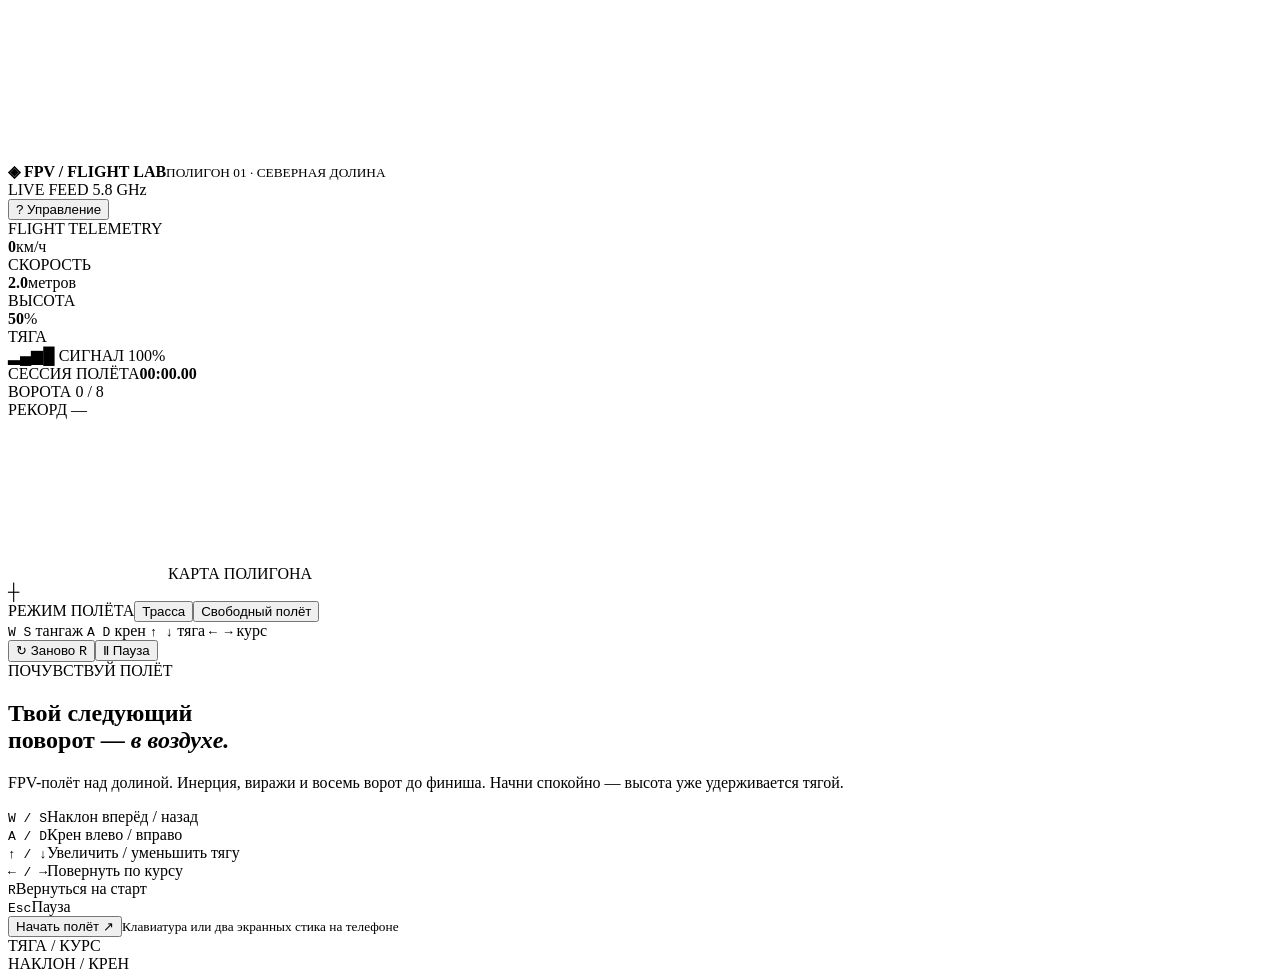
==== fpv-flight-lab/index.html @ e6d5adfc "Add FPV Flight Lab index.html" ====
<!doctype html><html lang="ru"><meta charset="utf-8"><meta name="viewport" content="width=device-width,initial-scale=1"><title>FPV Flight Lab</title><link rel="stylesheet" href="style.css"><body><canvas id="world"></canvas><div class="vignette"></div><header><div class="brand"><b>◈ FPV<span> / FLIGHT LAB</span></b><small>ПОЛИГОН 01 · СЕВЕРНАЯ ДОЛИНА</small></div><div class="live"><i></i> LIVE FEED <span>5.8 GHz</span></div><button id="help">? Управление</button></header><div class="left"><span class="tag">FLIGHT TELEMETRY</span><div class="metric"><strong id="speed">0</strong><span>км/ч<br>СКОРОСТЬ</span></div><div class="metric"><strong id="alt">2.0</strong><span>метров<br>ВЫСОТА</span></div><div class="metric"><strong id="power">50</strong><span>%<br>ТЯГА</span></div><div class="signal">▂▄▆█ <span>СИГНАЛ 100%</span></div></div><div class="right"><span class="tag">СЕССИЯ ПОЛЁТА</span><strong id="timer">00:00.00</strong><div id="progress">ВОРОТА 0 / 8</div><div id="best">РЕКОРД —</div><canvas id="map" width="160" height="160"></canvas><span class="tag">КАРТА ПОЛИГОНА</span></div><div id="cross">┼</div><div id="notice" aria-live="polite"></div><footer><div><span class="tag">РЕЖИМ ПОЛЁТА</span><button class="selected" id="race">Трасса</button><button id="free">Свободный полёт</button></div><div class="footkeys"><kbd>W S</kbd> тангаж <kbd>A D</kbd> крен <kbd>↑ ↓</kbd> тяга <kbd>← →</kbd> курс</div><button id="reset">↻ Заново <kbd>R</kbd></button><button id="pause">Ⅱ Пауза</button></footer><section id="overlay"><div class="card"><span class="tag">ПОЧУВСТВУЙ ПОЛЁТ</span><h1>Твой следующий<br>поворот — <em>в воздухе.</em></h1><p>FPV-полёт над долиной. Инерция, виражи и восемь ворот до финиша. Начни спокойно — высота уже удерживается тягой.</p><div class="controls"><div><kbd>W / S</kbd><span>Наклон вперёд / назад</span></div><div><kbd>A / D</kbd><span>Крен влево / вправо</span></div><div><kbd>↑ / ↓</kbd><span>Увеличить / уменьшить тягу</span></div><div><kbd>← / →</kbd><span>Повернуть по курсу</span></div><div><kbd>R</kbd><span>Вернуться на старт</span></div><div><kbd>Esc</kbd><span>Пауза</span></div></div><button id="start">Начать полёт <span>↗</span></button><small>Клавиатура или два экранных стика на телефоне</small></div></section><div id="touch-controls"><div class="stick" id="left-stick"><span>ТЯГА / КУРС</span><i></i></div><div class="stick" id="right-stick"><span>НАКЛОН / КРЕН</span><i></i></div></div><script src="game.js"></script></body></html>
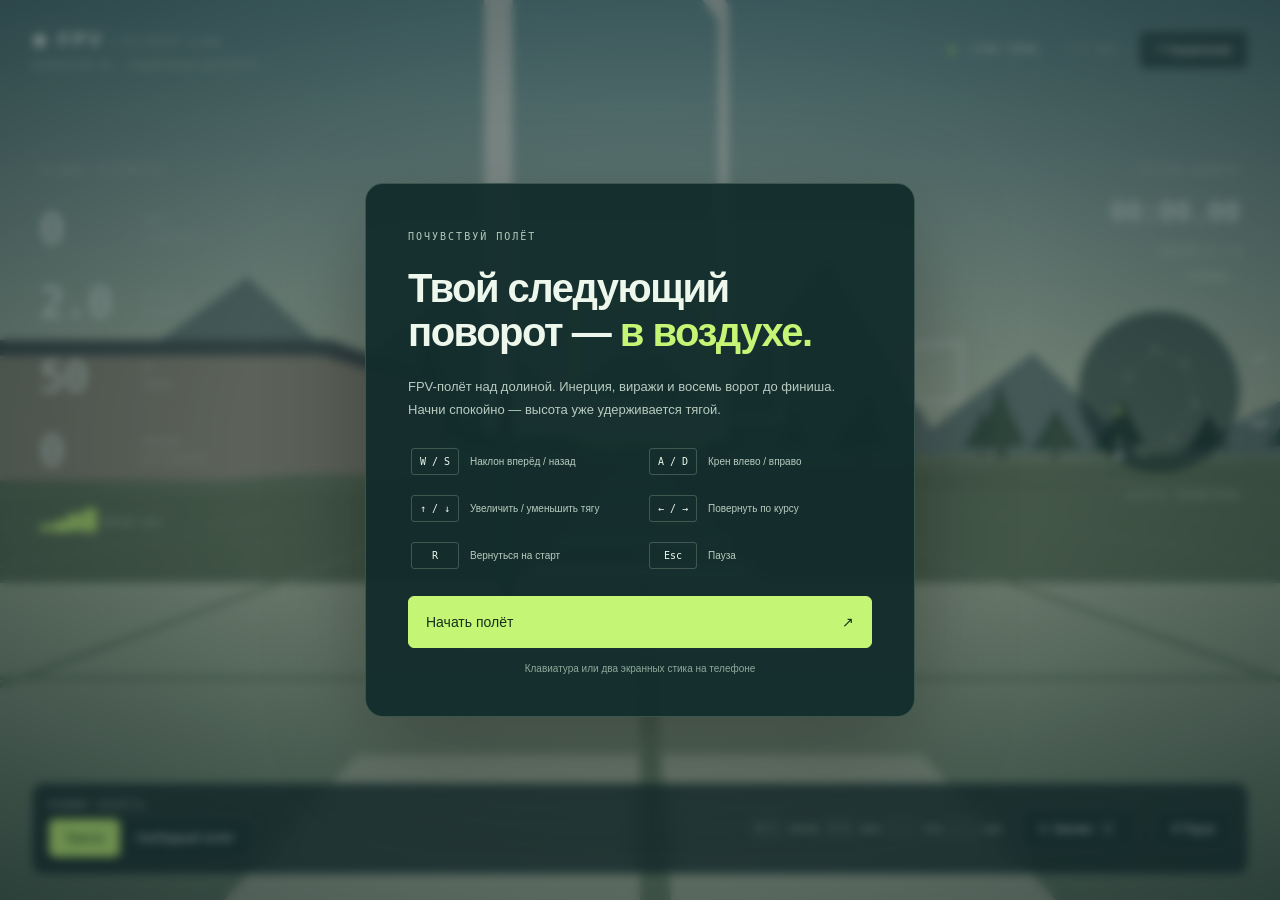
==== commit 6e7693ac: "Show travel distance and refresh flight assets" ====
--- a/fpv-flight-lab/index.html
+++ b/fpv-flight-lab/index.html
@@ -1 +1 @@
-<!doctype html><html lang="ru"><meta charset="utf-8"><meta name="viewport" content="width=device-width,initial-scale=1"><title>FPV Flight Lab</title><link rel="stylesheet" href="style.css"><body><canvas id="world"></canvas><div class="vignette"></div><header><div class="brand"><b>◈ FPV<span> / FLIGHT LAB</span></b><small>ПОЛИГОН 01 · СЕВЕРНАЯ ДОЛИНА</small></div><div class="live"><i></i> LIVE FEED <span>5.8 GHz</span></div><button id="help">? Управление</button></header><div class="left"><span class="tag">FLIGHT TELEMETRY</span><div class="metric"><strong id="speed">0</strong><span>км/ч<br>СКОРОСТЬ</span></div><div class="metric"><strong id="alt">2.0</strong><span>метров<br>ВЫСОТА</span></div><div class="metric"><strong id="power">50</strong><span>%<br>ТЯГА</span></div><div class="signal">▂▄▆█ <span>СИГНАЛ 100%</span></div></div><div class="right"><span class="tag">СЕССИЯ ПОЛЁТА</span><strong id="timer">00:00.00</strong><div id="progress">ВОРОТА 0 / 8</div><div id="best">РЕКОРД —</div><canvas id="map" width="160" height="160"></canvas><span class="tag">КАРТА ПОЛИГОНА</span></div><div id="cross">┼</div><div id="notice" aria-live="polite"></div><footer><div><span class="tag">РЕЖИМ ПОЛЁТА</span><button class="selected" id="race">Трасса</button><button id="free">Свободный полёт</button></div><div class="footkeys"><kbd>W S</kbd> тангаж <kbd>A D</kbd> крен <kbd>↑ ↓</kbd> тяга <kbd>← →</kbd> курс</div><button id="reset">↻ Заново <kbd>R</kbd></button><button id="pause">Ⅱ Пауза</button></footer><section id="overlay"><div class="card"><span class="tag">ПОЧУВСТВУЙ ПОЛЁТ</span><h1>Твой следующий<br>поворот — <em>в воздухе.</em></h1><p>FPV-полёт над долиной. Инерция, виражи и восемь ворот до финиша. Начни спокойно — высота уже удерживается тягой.</p><div class="controls"><div><kbd>W / S</kbd><span>Наклон вперёд / назад</span></div><div><kbd>A / D</kbd><span>Крен влево / вправо</span></div><div><kbd>↑ / ↓</kbd><span>Увеличить / уменьшить тягу</span></div><div><kbd>← / →</kbd><span>Повернуть по курсу</span></div><div><kbd>R</kbd><span>Вернуться на старт</span></div><div><kbd>Esc</kbd><span>Пауза</span></div></div><button id="start">Начать полёт <span>↗</span></button><small>Клавиатура или два экранных стика на телефоне</small></div></section><div id="touch-controls"><div class="stick" id="left-stick"><span>ТЯГА / КУРС</span><i></i></div><div class="stick" id="right-stick"><span>НАКЛОН / КРЕН</span><i></i></div></div><script src="game.js"></script></body></html>
+<!doctype html><html lang="ru"><meta charset="utf-8"><meta name="viewport" content="width=device-width,initial-scale=1"><title>FPV Flight Lab</title><link rel="stylesheet" href="style.css?v=2"><body><canvas id="world"></canvas><div class="vignette"></div><header><div class="brand"><b>◈ FPV<span> / FLIGHT LAB</span></b><small>ПОЛИГОН 01 · СЕВЕРНАЯ ДОЛИНА</small></div><div class="live"><i></i> LIVE FEED <span>5.8 GHz</span></div><button id="help">? Управление</button></header><div class="left"><span class="tag">FLIGHT TELEMETRY</span><div class="metric"><strong id="speed">0</strong><span>км/ч<br>СКОРОСТЬ</span></div><div class="metric"><strong id="alt">2.0</strong><span>метров<br>ВЫСОТА</span></div><div class="metric"><strong id="power">50</strong><span>%<br>ТЯГА</span></div><div class="metric"><strong id="distance">0</strong><span>метров<br>ОТ СТАРТА</span></div><div class="signal">▂▄▆█ <span>СИГНАЛ 100%</span></div></div><div class="right"><span class="tag">СЕССИЯ ПОЛЁТА</span><strong id="timer">00:00.00</strong><div id="progress">ВОРОТА 0 / 8</div><div id="best">РЕКОРД —</div><canvas id="map" width="160" height="160"></canvas><span class="tag">КАРТА ПОЛИГОНА</span></div><div id="cross">┼</div><div id="notice" aria-live="polite"></div><footer><div><span class="tag">РЕЖИМ ПОЛЁТА</span><button class="selected" id="race">Трасса</button><button id="free">Свободный полёт</button></div><div class="footkeys"><kbd>W S</kbd> тангаж <kbd>A D</kbd> крен <kbd>↑ ↓</kbd> тяга <kbd>← →</kbd> курс</div><button id="reset">↻ Заново <kbd>R</kbd></button><button id="pause">Ⅱ Пауза</button></footer><section id="overlay"><div class="card"><span class="tag">ПОЧУВСТВУЙ ПОЛЁТ</span><h1>Твой следующий<br>поворот — <em>в воздухе.</em></h1><p>FPV-полёт над долиной. Инерция, виражи и восемь ворот до финиша. Начни спокойно — высота уже удерживается тягой.</p><div class="controls"><div><kbd>W / S</kbd><span>Наклон вперёд / назад</span></div><div><kbd>A / D</kbd><span>Крен влево / вправо</span></div><div><kbd>↑ / ↓</kbd><span>Увеличить / уменьшить тягу</span></div><div><kbd>← / →</kbd><span>Повернуть по курсу</span></div><div><kbd>R</kbd><span>Вернуться на старт</span></div><div><kbd>Esc</kbd><span>Пауза</span></div></div><button id="start">Начать полёт <span>↗</span></button><small>Клавиатура или два экранных стика на телефоне</small></div></section><div id="touch-controls"><div class="stick" id="left-stick"><span>ТЯГА / КУРС</span><i></i></div><div class="stick" id="right-stick"><span>ВПЕРЁД ↑ / КРЕН</span><i></i></div></div><script src="game.js?v=2"></script></body></html>
--- a/fpv-flight-lab/style.css
+++ b/fpv-flight-lab/style.css
@@ -0,0 +1,3 @@
+*{box-sizing:border-box}body{margin:0;background:#15272b;color:#edf7ec;font-family:Arial,sans-serif;overflow:hidden}canvas#world{position:fixed;inset:0;width:100%;height:100%}.vignette{position:fixed;inset:0;pointer-events:none;background:radial-gradient(ellipse,transparent 45%,#06171666)}header,footer{position:fixed;left:32px;right:32px;display:flex;align-items:center;gap:20px;z-index:2}header{top:28px}footer{bottom:26px;background:#102825b8;backdrop-filter:blur(12px);border:1px solid #b8e1c22b;padding:16px;border-radius:12px}.brand{margin-right:auto}.brand b{letter-spacing:3px;font-size:19px}.brand b span{font-weight:normal;color:#afc3bb;font-size:12px}.brand small{display:block;font-size:10px;letter-spacing:2px;margin-top:9px;color:#b1c8b7}.live{font:11px monospace;letter-spacing:1px}.live i{display:inline-block;width:6px;height:6px;background:#c7ff73;border-radius:50%;margin-right:7px}.live span{margin-left:20px;color:#a3b9ae}button{cursor:pointer;color:inherit;background:#203a36a8;border:1px solid #bed5be33;border-radius:6px;padding:11px 15px;font-size:12px}button:hover{background:#476449}button.selected,#start{background:#c5f575;color:#17301b;border-color:#c5f575}button:focus-visible{outline:2px solid white;outline-offset:3px}.left,.right{position:fixed;top:160px;z-index:1}.left{left:40px}.right{right:40px;text-align:right}.tag{font:10px monospace;letter-spacing:2px;color:#b3cbb8}.metric{display:flex;align-items:center;gap:13px;margin-top:28px}.metric strong{font:40px monospace;min-width:90px}.metric span{font-size:10px;line-height:1.8;color:#b9cdbe;letter-spacing:1px}.signal{color:#c5f575;margin-top:34px;font-size:19px}.signal span{font:9px monospace;color:#bdcfbd}.right>strong{display:block;font:27px monospace;margin:18px 0}.right>div{font:11px monospace;margin:12px 0;color:#cad8c3}#map{display:block;margin:28px 0 12px auto;background:#102a2588;border:1px solid #d2e6bd33;border-radius:50%}#cross{position:fixed;left:50%;top:50%;transform:translate(-50%,-50%);font-size:25px;color:#e6f4d388}#notice{position:fixed;left:50%;top:24%;transform:translateX(-50%);font:16px monospace;color:#d7ff9c;text-shadow:0 2px 8px #000;z-index:5}.footkeys{margin-left:auto;font-size:10px;color:#bbcbb8}kbd{font:10px monospace;border:1px solid #b9cbb244;border-radius:3px;padding:3px 5px;margin:0 3px}footer .tag{display:block;margin-bottom:8px}#overlay{position:fixed;inset:0;background:#071b2477;backdrop-filter:blur(5px);display:flex;align-items:center;justify-content:center;z-index:10}.card{width:550px;background:#122c2bf0;border:1px solid #a6c7aa40;padding:42px;border-radius:18px;box-shadow:0 30px 100px #0005}h1{font-size:40px;line-height:1.1;letter-spacing:-1.5px;margin:22px 0}em{font-style:normal;color:#c5f575}.card p{font-size:13px;line-height:1.7;color:#b8cbc0}.controls{display:grid;grid-template-columns:1fr 1fr;gap:20px 12px;margin:27px 0}.controls div{display:flex;align-items:center;gap:8px}.controls span{font-size:10px;color:#b8cbc0}.controls kbd{min-width:48px;text-align:center;padding:7px}#start{width:100%;font-size:14px;padding:17px;text-align:left}#start span{float:right}.card>small{display:block;text-align:center;font-size:10px;margin-top:15px;color:#8ea99b}@media(max-width:800px){header,footer{left:12px;right:12px}.left{left:16px}.right{right:16px}.left,.right{top:110px}.metric strong{font-size:26px;min-width:56px}.metric{margin-top:17px}.footkeys,.live{display:none}footer{gap:7px;padding:10px}footer button{padding:9px}.card{width:calc(100% - 24px);padding:25px}h1{font-size:32px}#map{width:100px;height:100px}footer .tag{display:none}}
+
+#touch-controls{display:none;position:fixed;bottom:95px;left:24px;right:24px;justify-content:space-between;z-index:4;pointer-events:none}.stick{width:130px;height:130px;border:1px solid #d8f7b366;border-radius:50%;background:#112f2844;position:relative;touch-action:none;pointer-events:auto;user-select:none}.stick i{position:absolute;left:calc(50% - 23px);top:calc(50% - 23px);width:46px;height:46px;border:1px solid #d6ff99aa;border-radius:50%;background:#c5f57555;pointer-events:none}.stick span{position:absolute;top:-22px;width:100%;text-align:center;font:9px monospace;color:#d6e8ca}.stick:before,.stick:after{content:'';position:absolute;background:#d8f7b333}.stick:before{width:1px;height:100%;left:50%}.stick:after{height:1px;width:100%;top:50%}@media(pointer:coarse){#touch-controls{display:flex}.controls{display:none}.card p:after{content:' Левый стик: тяга и поворот. Правый: наклон и крен.'}.right{top:100px}.left{top:100px}.metric{margin-top:10px}#map{display:none}.signal{display:none}footer{bottom:10px}footer button{font-size:10px;padding:8px}.brand b{font-size:14px}.brand b span{font-size:9px}header{top:15px}#help{font-size:10px}#reset kbd{display:none}}@media(pointer:coarse) and (orientation:landscape){#touch-controls{bottom:75px}.stick{width:105px;height:105px}.metric strong{font-size:23px}.right>strong{font-size:20px}.card{padding:20px;max-width:500px}h1{font-size:26px;margin:12px 0}.card p{margin:10px 0}.card>small{margin-top:8px}}
